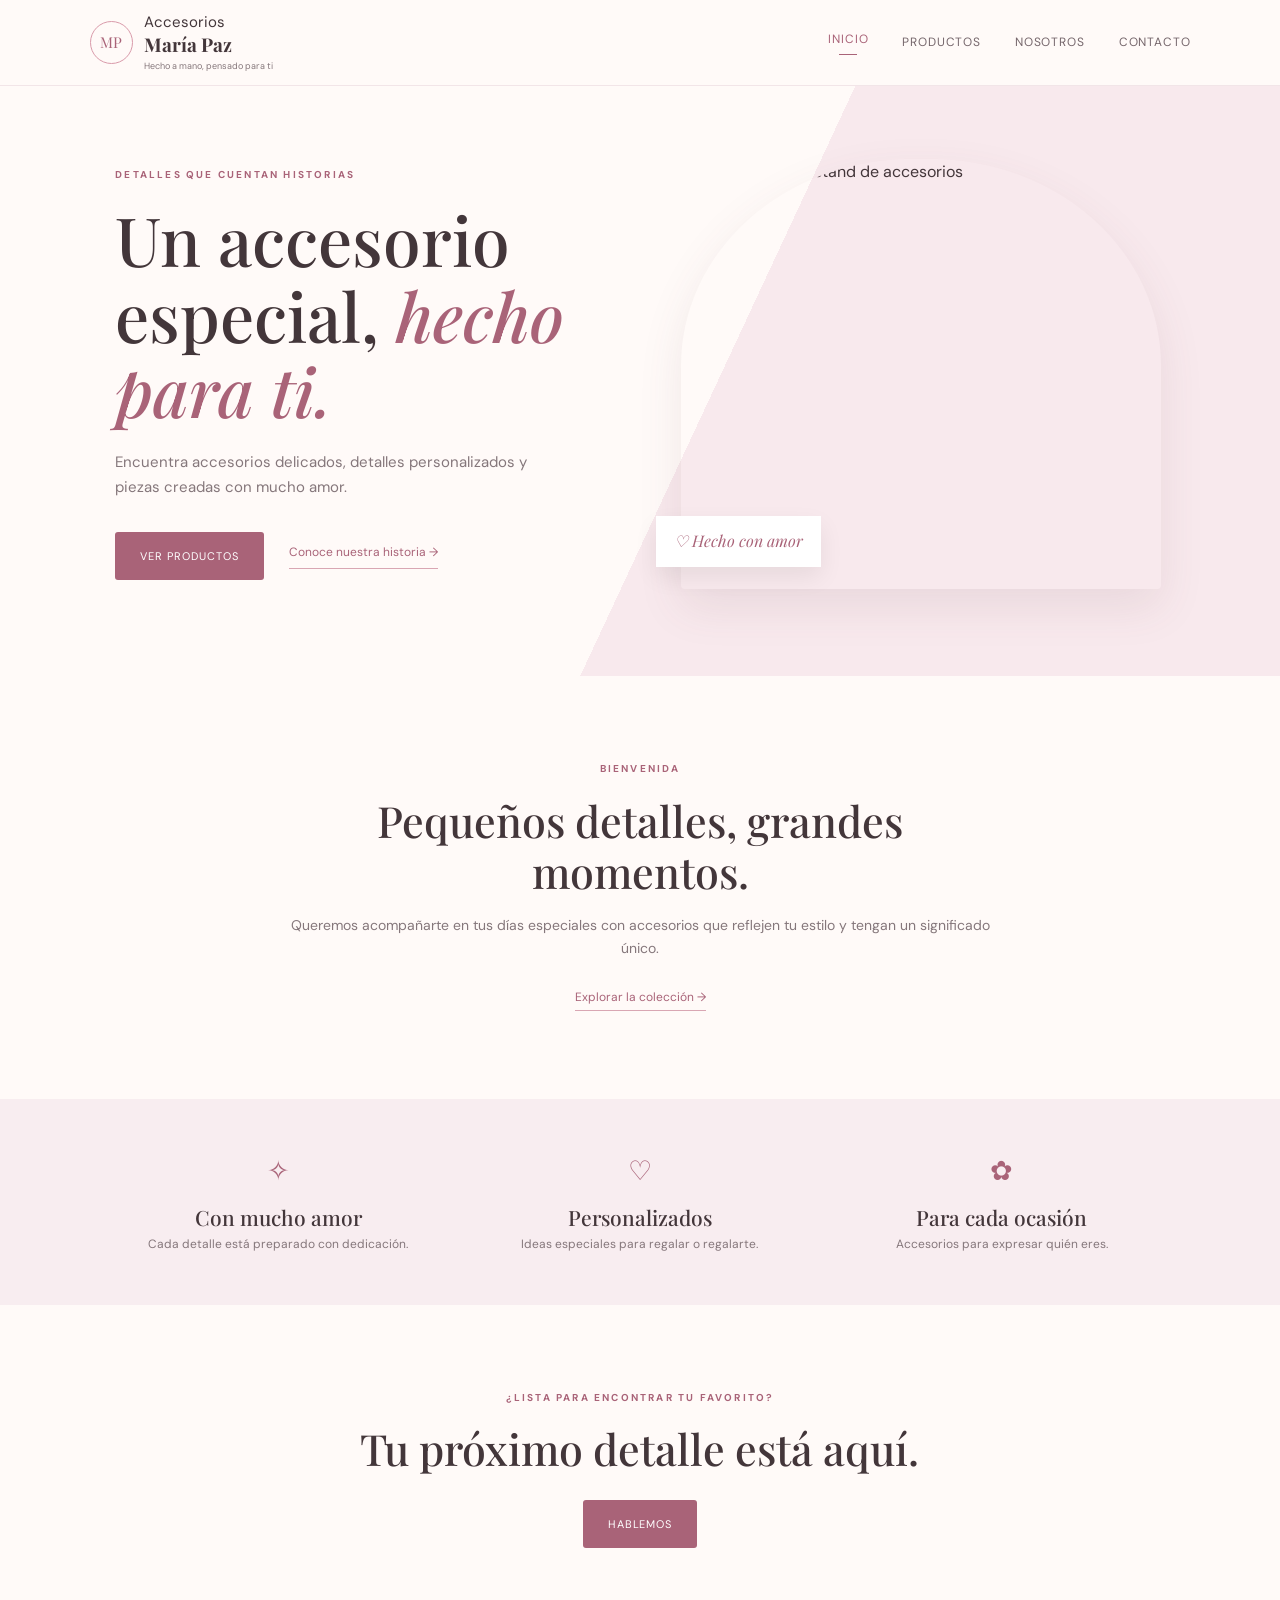
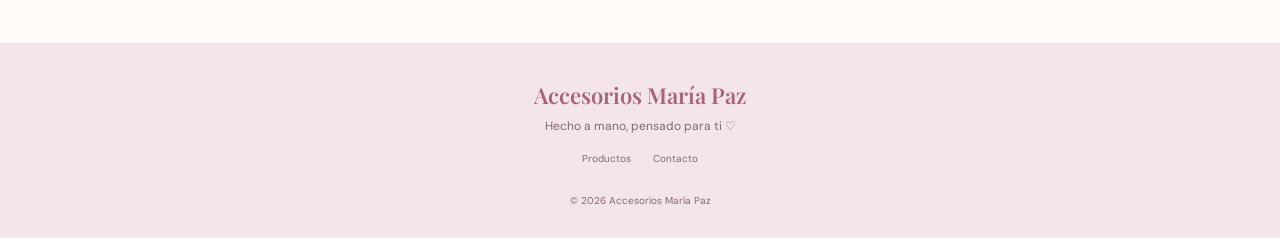
==== index.html @ bb4d2afa "Primera Versión" ====
<!DOCTYPE html>
<html lang="es">
<head>
    <meta charset="UTF-8">
    <meta name="viewport" content="width=device-width, initial-scale=1.0">
    <title>Accesorios María Paz | Inicio</title>
    <link rel="stylesheet" href="style.css">
    <script src="script.js" defer></script>
</head>
<body>

<header class="site-header">
    <a class="brand" href="index.html">
        <span class="brand-mark">MP</span>
        <span>
            Accesorios <strong>María Paz</strong>
            <small>Hecho a mano, pensado para ti</small>
        </span>
    </a>

    <button class="menu-toggle" aria-label="Abrir menú" aria-expanded="false">
        <span></span><span></span><span></span>
    </button>

    <nav class="main-nav">
        <a class="active" href="index.html">Inicio</a>
        <a href="productos.html">Productos</a>
        <a href="nosotros.html">Nosotros</a>
        <a href="contacto.html">Contacto</a>
    </nav>
</header>

<main>
    <section class="hero">
        <div class="hero-copy">
            <p class="eyebrow">DETALLES QUE CUENTAN HISTORIAS</p>

            <h1>Un accesorio especial,
                <em>hecho para ti.</em>
            </h1>

            <p class="hero-text">
                Encuentra accesorios delicados, detalles personalizados
                y piezas creadas con mucho amor.
            </p>

            <div class="hero-actions">
                <a class="btn btn-primary" href="productos.html">
                    Ver productos
                </a>

                <a class="text-link" href="nosotros.html">
                    Conoce nuestra historia →
                </a>
            </div>
        </div>

        <div class="hero-photo-wrap">
            <img class="hero-photo"
                 src="imagenes/logo.jpeg"
                 alt="María Paz en su stand de accesorios">

            <div class="photo-note">
                ♡ Hecho con amor
            </div>
        </div>
    </section>

    <section class="intro section-wrap">
        <p class="eyebrow">BIENVENIDA</p>

        <h2>Pequeños detalles, grandes momentos.</h2>

        <p>
            Queremos acompañarte en tus días especiales con accesorios
            que reflejen tu estilo y tengan un significado único.
        </p>

        <a class="text-link" href="productos.html">
            Explorar la colección →
        </a>
    </section>

    <section class="feature-band">
        <div>
            <span class="feature-icon">✧</span>
            <h3>Con mucho amor</h3>
            <p>Cada detalle está preparado con dedicación.</p>
        </div>

        <div>
            <span class="feature-icon">♡</span>
            <h3>Personalizados</h3>
            <p>Ideas especiales para regalar o regalarte.</p>
        </div>

        <div>
            <span class="feature-icon">✿</span>
            <h3>Para cada ocasión</h3>
            <p>Accesorios para expresar quién eres.</p>
        </div>
    </section>

    <section class="cta section-wrap">
        <p class="eyebrow">¿LISTA PARA ENCONTRAR TU FAVORITO?</p>
        <h2>Tu próximo detalle está aquí.</h2>
        <a class="btn btn-primary" href="contacto.html">Hablemos</a>
    </section>
</main>

<footer class="site-footer">
    <a class="footer-brand" href="index.html">
        Accesorios María Paz
    </a>

    <p>Hecho a mano, pensado para ti ♡</p>

    <div class="footer-links">
        <a href="productos.html">Productos</a>
        <a href="contacto.html">Contacto</a>
    </div>

    <small>© <span class="year"></span> Accesorios María Paz</small>
</footer>

</body>
</html>
---- style.css ----
/* =================================
   ESTILOS GENERALES
================================= */

@import url('https://fonts.googleapis.com/css2?family=DM+Sans:wght@400;500;600;700&family=Playfair+Display:ital,wght@0,500;0,600;1,500&display=swap');

:root {
    --pink: #d99aaa;
    --pink-dark: #a96378;
    --pink-light: #faeef1;
    --cream: #fffaf8;
    --ink: #43363a;
    --muted: #85777b;
    --white: #ffffff;
}

* {
    margin: 0;
    padding: 0;
    box-sizing: border-box;
}

html {
    scroll-behavior: smooth;
}

body {
    background: var(--cream);
    color: var(--ink);
    font-family: 'DM Sans', sans-serif;
    line-height: 1.65;
}

a {
    text-decoration: none;
    color: inherit;
}

img {
    max-width: 100%;
    display: block;
}

/* =================================
   ENCABEZADO Y MENÚ
================================= */

.site-header {
    min-height: 86px;
    padding: 0 7%;
    display: flex;
    align-items: center;
    justify-content: space-between;
    background: var(--cream);
    position: sticky;
    top: 0;
    z-index: 100;
    border-bottom: 1px solid #f2e5e8;
}

.brand {
    display: flex;
    align-items: center;
    gap: 11px;
    font-size: 15px;
}

.brand > span:last-child {
    display: flex;
    flex-direction: column;
    line-height: 1.3;
}

.brand strong {
    font-family: 'Playfair Display', serif;
    font-size: 19px;
}

.brand small {
    font-size: 9px;
    color: var(--muted);
    margin-top: 4px;
}

.brand-mark {
    width: 43px;
    height: 43px;
    border: 1px solid var(--pink);
    border-radius: 50%;
    display: grid;
    place-items: center;
    color: var(--pink-dark);
    font-family: 'Playfair Display', serif;
}

.main-nav {
    display: flex;
    gap: 34px;
    align-items: center;
}

.main-nav a {
    font-size: 12px;
    text-transform: uppercase;
    letter-spacing: .07em;
    color: #75666b;
    transition: .3s;
}

.main-nav a:hover,
.main-nav a.active {
    color: var(--pink-dark);
}

.main-nav a.active::after {
    content: '';
    display: block;
    width: 18px;
    height: 1px;
    background: var(--pink-dark);
    margin: 5px auto 0;
}

/* Botón menú móvil */

.menu-toggle {
    display: none;
    background: none;
    border: none;
    cursor: pointer;
    padding: 8px;
}

.menu-toggle span {
    display: block;
    width: 23px;
    height: 2px;
    background: var(--ink);
    margin: 5px;
}

/* =================================
   PÁGINA PRINCIPAL
================================= */

.hero {
    min-height: 590px;
    padding: 65px 9% 80px;
    display: grid;
    grid-template-columns: 1fr 1fr;
    align-items: center;
    gap: 7%;
    background: linear-gradient(
        115deg,
        #fffaf8 55%,
        #f8e9ed 55%
    );
    position: relative;
}

.hero-copy {
    max-width: 540px;
}

.eyebrow {
    font-size: 10px;
    letter-spacing: .22em;
    color: var(--pink-dark);
    font-weight: 700;
    margin-bottom: 17px;
}

.hero h1,
.page-heading h1 {
    font-family: 'Playfair Display', serif;
    font-size: clamp(42px, 5.3vw, 69px);
    font-weight: 500;
    line-height: 1.12;
    margin-bottom: 22px;
}

.hero h1 em,
.page-heading h1 em {
    color: var(--pink-dark);
}

.hero-text {
    color: var(--muted);
    max-width: 420px;
    font-size: 15px;
}

.hero-actions {
    display: flex;
    align-items: center;
    gap: 25px;
    margin-top: 32px;
}

/* Botones */

.btn {
    display: inline-flex;
    align-items: center;
    justify-content: center;
    padding: 14px 25px;
    min-height: 48px;
    border-radius: 3px;
    font-size: 11px;
    letter-spacing: .09em;
    text-transform: uppercase;
    cursor: pointer;
    border: none;
    transition: .3s;
}

.btn-primary {
    background: var(--pink-dark);
    color: white;
}

.btn-primary:hover {
    background: #8d4e63;
    transform: translateY(-3px);
}

.text-link {
    font-size: 12px;
    color: var(--pink-dark);
    border-bottom: 1px solid #d9a6b3;
    padding-bottom: 5px;
}

/* Imagen principal */

.hero-photo-wrap {
    position: relative;
    max-width: 480px;
    width: 100%;
    justify-self: center;
}

.hero-photo {
    width: 100%;
    height: 430px;
    object-fit: cover;
    border-radius: 48% 48% 4px 4px;
    box-shadow: 0 18px 45px rgba(112,72,83,.10);
}

.photo-note {
    position: absolute;
    bottom: 22px;
    left: -25px;
    background: white;
    padding: 12px 18px;
    box-shadow: 0 10px 25px #00000012;
    font-family: 'Playfair Display', serif;
    font-style: italic;
    color: var(--pink-dark);
}

/* =================================
   SECCIONES GENERALES
================================= */

.section-wrap {
    width: min(1120px, 86%);
    margin: auto;
}

.intro {
    text-align: center;
    padding: 85px 0 90px;
    max-width: 700px;
}

.intro h2,
.cta h2,
.story h2,
.contact-card h2 {
    font: 500 clamp(30px, 4vw, 43px)/1.2 'Playfair Display', serif;
    margin-bottom: 16px;
}

.intro > p:not(.eyebrow) {
    color: var(--muted);
    font-size: 14px;
    margin-bottom: 23px;
}

.feature-band {
    background: #f8edf0;
    padding: 50px 9%;
    display: grid;
    grid-template-columns: repeat(3, 1fr);
    gap: 35px;
    text-align: center;
}

.feature-band > div {
    max-width: 260px;
    margin: auto;
}

.feature-icon {
    font-size: 27px;
    color: var(--pink-dark);
}

.feature-band h3,
.values h3 {
    font: 500 21px 'Playfair Display', serif;
    margin: 9px 0 4px;
}

.feature-band p,
.values p {
    font-size: 12px;
    color: var(--muted);
}

.cta {
    text-align: center;
    padding: 85px 0 95px;
}

.cta h2 {
    margin-bottom: 25px;
}

/* =================================
   ENCABEZADOS DE PÁGINAS
================================= */

.page-heading {
    text-align: center;
    padding: 75px 20px 55px;
    background: linear-gradient(
        180deg,
        #f9edf0,
        transparent
    );
}

.page-heading h1 {
    font-size: clamp(38px, 5vw, 58px);
}

.page-heading > p:last-child {
    font-size: 13px;
    color: var(--muted);
    max-width: 550px;
    margin: auto;
}

/* =================================
   PRODUCTOS
================================= */

.products-grid {
    display: grid;
    grid-template-columns: repeat(3, 1fr);
    gap: 35px 25px;
    padding-top: 20px;
    padding-bottom: 55px;
}

.product-card {
    background: white;
    border: 1px solid #f1e6e8;
    transition: .3s;
}

.product-card:hover {
    transform: translateY(-5px);
    box-shadow: 0 18px 45px #70485315;
}

.product-image {
    position: relative;
    overflow: hidden;
    background: var(--pink-light);
    aspect-ratio: 1 / 1;
}

.product-image img {
    width: 100%;
    height: 100%;
    object-fit: cover;
    transition: .4s;
}

.product-card:hover img {
    transform: scale(1.05);
}

.product-tag {
    position: absolute;
    left: 13px;
    top: 13px;
    background: white;
    padding: 6px 10px;
    font-size: 9px;
    color: var(--pink-dark);
}

.product-info {
    padding: 18px 19px 21px;
}

.product-info h2 {
    font: 500 21px 'Playfair Display', serif;
    margin-bottom: 5px;
}

.product-info p {
    font-size: 12px;
    color: var(--muted);
    margin-bottom: 12px;
}

.product-info strong {
    font-size: 13px;
    color: var(--pink-dark);
}

/* =================================
   NOSOTROS
================================= */

.story {
    display: grid;
    grid-template-columns: 1fr 1fr;
    gap: 8%;
    align-items: center;
    padding-top: 25px;
    padding-bottom: 85px;
}

.story-photo img {
    width: 100%;
    height: 440px;
    object-fit: cover;
    border-radius: 3px;
    box-shadow: 0 18px 45px #70485315;
}

.story-copy > p:not(.eyebrow) {
    font-size: 13px;
    color: var(--muted);
    line-height: 1.9;
}

.story-copy blockquote {
    margin-top: 23px;
    padding: 13px 0 13px 18px;
    border-left: 2px solid var(--pink);
    font: italic 20px 'Playfair Display', serif;
    color: var(--pink-dark);
}

.values {
    background: #f8edf0;
    padding: 45px 9%;
    display: grid;
    grid-template-columns: repeat(3, 1fr);
    gap: 25px;
    text-align: center;
}

.values > div {
    max-width: 240px;
    margin: auto;
}

.values span {
    font-size: 25px;
    color: var(--pink-dark);
}

/* =================================
   CONTACTO
================================= */

.contact-layout {
    display: grid;
    grid-template-columns: .9fr 1.1fr;
    gap: 7%;
    padding-top: 20px;
    padding-bottom: 90px;
}

.contact-card,
.contact-form {
    background: white;
    padding: 35px;
    box-shadow: 0 18px 45px #70485312;
    border: 1px solid #f1e6e8;
}

.contact-card > p:not(.eyebrow) {
    font-size: 13px;
    color: var(--muted);
    margin-bottom: 28px;
}

.contact-line {
    display: flex;
    align-items: center;
    gap: 14px;
    padding: 14px 0;
    border-top: 1px solid #f2e8ea;
}

.contact-line > span:first-child {
    width: 40px;
    height: 40px;
    border-radius: 50%;
    display: grid;
    place-items: center;
    background: var(--pink-light);
    color: var(--pink-dark);
    font-size: 20px;
}

.contact-line span:last-child {
    display: flex;
    flex-direction: column;
}

.contact-line small {
    font-size: 10px;
    color: var(--muted);
}

.contact-line strong {
    font-size: 13px;
}

.contact-form {
    display: flex;
    flex-direction: column;
    gap: 10px;
}

.contact-form h2 {
    font: 500 29px 'Playfair Display', serif;
    margin-bottom: 10px;
}

.contact-form label {
    font-size: 11px;
    color: var(--pink-dark);
    margin-top: 5px;
}

.contact-form input,
.contact-form textarea {
    width: 100%;
    border: 1px solid #eadde1;
    background: #fffdfd;
    padding: 13px;
    font: 12px 'DM Sans', sans-serif;
    color: var(--ink);
    outline: none;
    border-radius: 2px;
}

.contact-form input:focus,
.contact-form textarea:focus {
    border-color: var(--pink);
}

.contact-form textarea {
    resize: vertical;
}

.contact-form .btn {
    margin-top: 10px;
}

.form-note {
    font-size: 10px;
    color: var(--muted);
}

/* =================================
   PIE DE PÁGINA
================================= */

.site-footer {
    background: #f4e5e9;
    text-align: center;
    padding: 37px 20px 25px;
    color: #806a72;
}

.footer-brand {
    font: 600 22px 'Playfair Display', serif;
    color: var(--pink-dark);
}

.site-footer p {
    font-size: 12px;
    margin: 5px 0 14px;
}

.footer-links {
    display: flex;
    justify-content: center;
    gap: 22px;
    margin: 12px 0 19px;
}

.footer-links a,
.site-footer small {
    font-size: 10px;
}

/* =================================
   RESPONSIVE: TABLETS
================================= */

@media (max-width: 800px) {

    .site-header {
        padding: 0 5%;
    }

    .menu-toggle {
        display: block;
    }

    .main-nav {
        display: none;
        position: absolute;
        top: 74px;
        left: 0;
        right: 0;
        background: var(--cream);
        padding: 20px 6%;
        flex-direction: column;
        align-items: flex-start;
        gap: 20px;
        border-bottom: 1px solid #f0e1e5;
    }

    .main-nav.open {
        display: flex;
    }

    .main-nav a.active::after {
        display: none;
    }

    .hero {
        grid-template-columns: 1fr;
        padding: 60px 8%;
        gap: 45px;
        background: linear-gradient(
            180deg,
            #fffaf8 60%,
            #f8e9ed 60%
        );
    }

    .hero-photo-wrap {
        width: 90%;
    }

    .products-grid {
        grid-template-columns: repeat(2, 1fr);
    }

    .story {
        gap: 35px;
    }

    .contact-layout {
        gap: 25px;
    }
}

/* =================================
   RESPONSIVE: CELULARES
================================= */

@media (max-width: 560px) {

    .site-header {
        min-height: 75px;
    }

    .brand strong {
        font-size: 17px;
    }

    .brand-mark {
        width: 39px;
        height: 39px;
    }

    .hero {
        padding: 48px 7% 65px;
    }

    .hero h1 {
        font-size: 43px;
    }

    .hero-text {
        font-size: 13px;
    }

    .hero-actions {
        align-items: flex-start;
        flex-direction: column;
        gap: 17px;
    }

    .hero-photo {
        height: 330px;
    }

    .intro {
        padding: 65px 0;
    }

    .feature-band,
    .values {
        grid-template-columns: 1fr;
        gap: 30px;
        padding: 42px 8%;
    }

    .page-heading {
        padding: 58px 7% 40px;
    }

    .products-grid {
        grid-template-columns: 1fr;
        width: 88%;
        gap: 22px;
    }

    .product-card {
        max-width: 420px;
        width: 100%;
        margin: auto;
    }

    .story {
        grid-template-columns: 1fr;
        padding-bottom: 60px;
    }

    .story-photo img {
        height: 330px;
    }

    .contact-layout {
        grid-template-columns: 1fr;
        padding-bottom: 60px;
    }

    .contact-card,
    .contact-form {
        padding: 25px;
    }

    .cta {
        padding: 65px 0;
    }

    .footer-links {
        gap: 17px;
    }
}
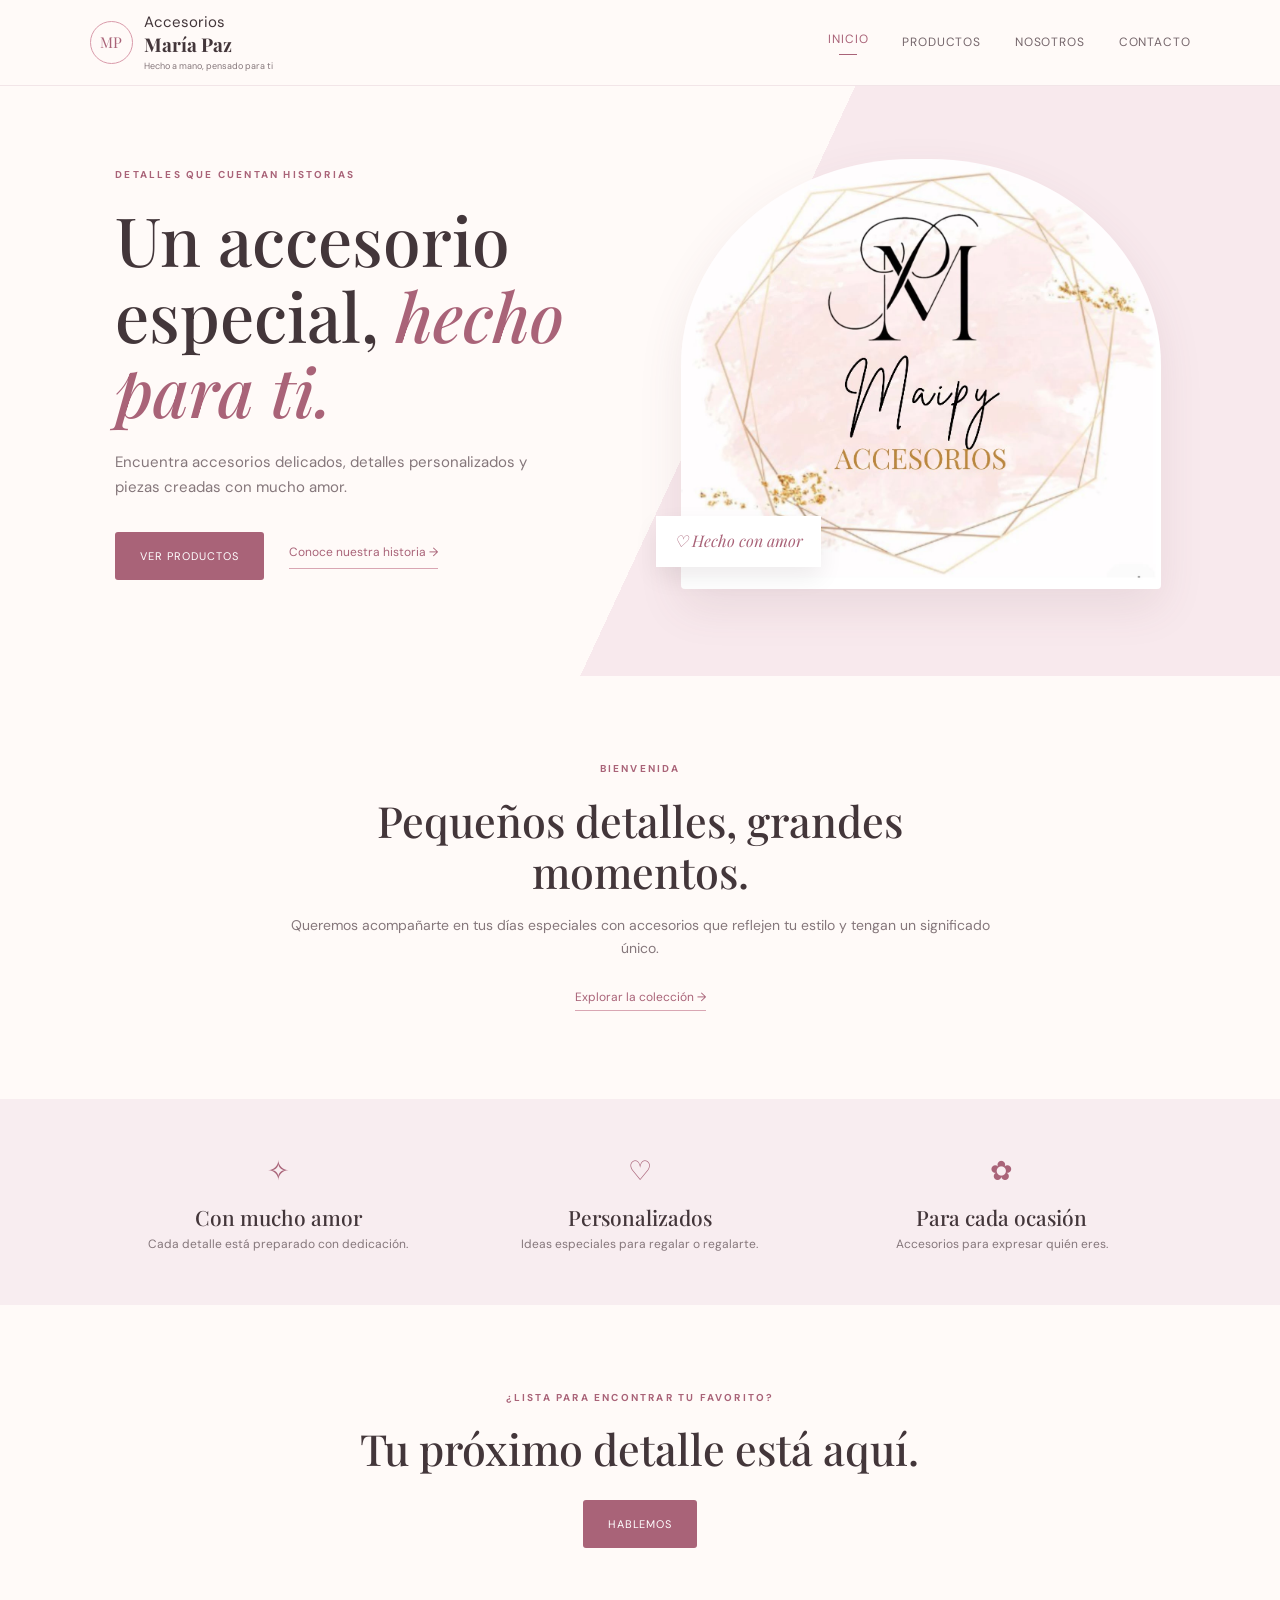
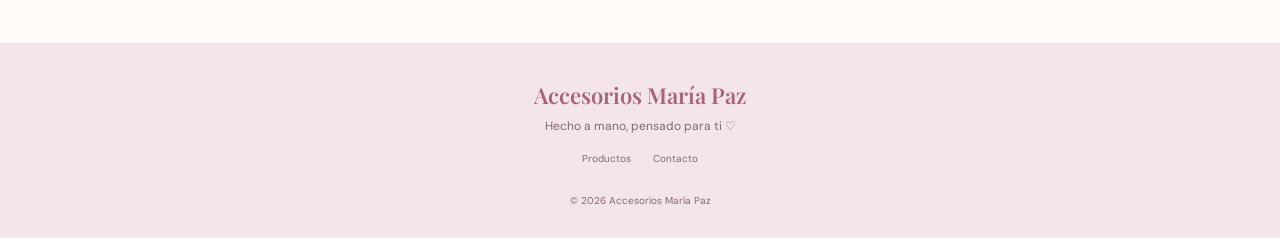
==== commit 9ad8845e: "Update index.html" ====
--- a/index.html
+++ b/index.html
@@ -57,7 +57,7 @@
 
         <div class="hero-photo-wrap">
             <img class="hero-photo"
-                 src="imagenes/logo.jpeg"
+                 src="assets/logo.jpeg"
                  alt="María Paz en su stand de accesorios">
 
             <div class="photo-note">
@@ -124,4 +124,4 @@
 </footer>
 
 </body>
-</html>+</html>
